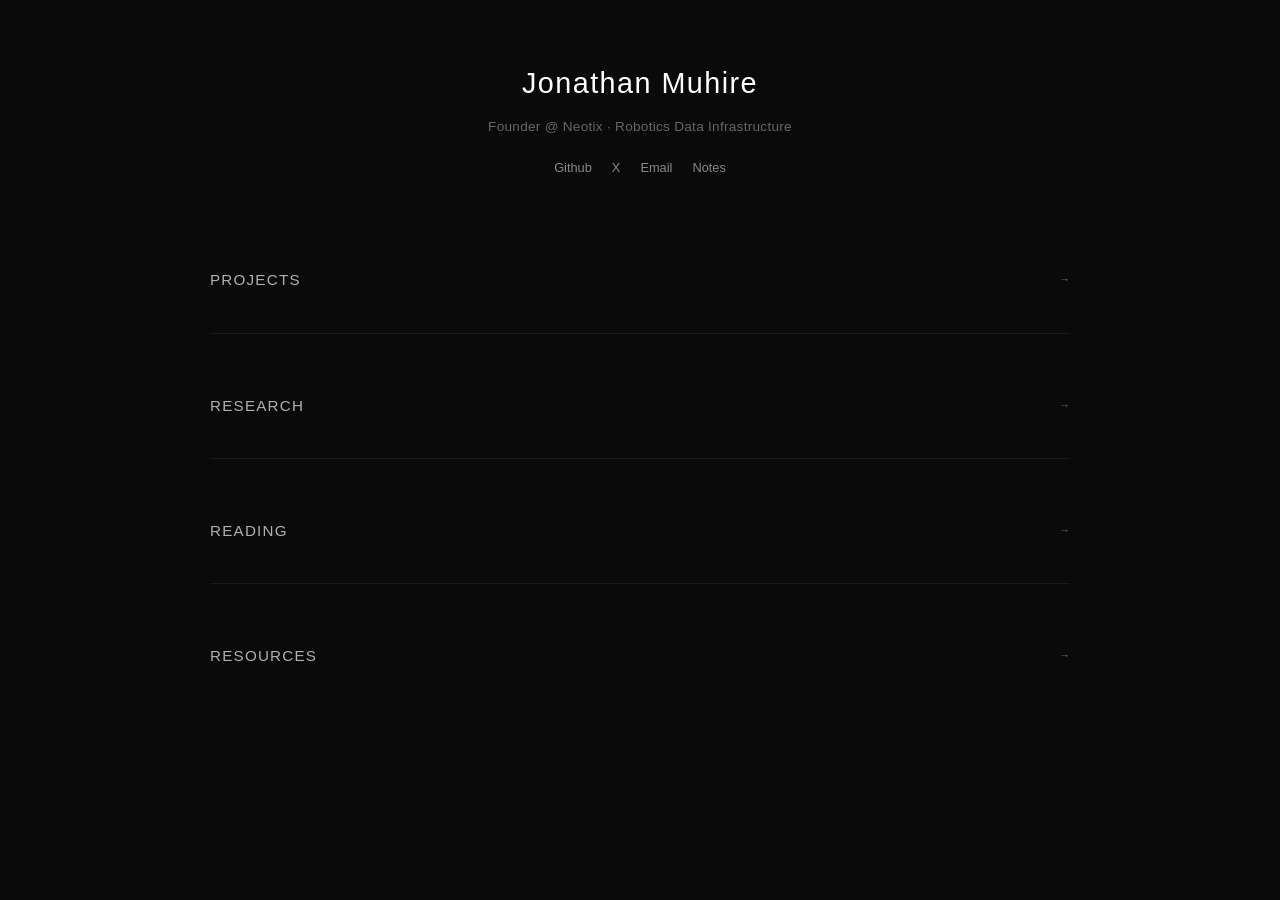
==== index.html @ bf815b4e "Update portfolio with robotics project demos and enhanced descriptions" ====
<!DOCTYPE html>
<html lang="en">
<head>
    <meta charset="UTF-8">
    <meta name="viewport" content="width=device-width, initial-scale=1.0">
    <title>Jonathan Muhire</title>
    <style>
        * {
            margin: 0;
            padding: 0;
            box-sizing: border-box;
        }

        body {
            font-family: -apple-system, BlinkMacSystemFont, 'SF Pro Text', 'Helvetica Neue', sans-serif;
            background: #0a0a0a;
            color: #e0e0e0;
            line-height: 1.6;
            overflow-x: hidden;
        }

        .container {
            max-width: 900px;
            margin: 0 auto;
            padding: 60px 20px;
        }

        header {
            margin-bottom: 80px;
            text-align: center;
        }

        h1 {
            font-size: 1.8rem;
            font-weight: 300;
            letter-spacing: 0.05em;
            margin-bottom: 10px;
            color: #fff;
        }

        .subtitle {
            font-size: 0.85rem;
            color: #666;
            letter-spacing: 0.02em;
        }

        .links {
            margin-top: 20px;
            display: flex;
            gap: 20px;
            justify-content: center;
            font-size: 0.8rem;
        }

        .links a {
            color: #888;
            text-decoration: none;
            transition: color 0.3s ease;
        }

        .links a:hover {
            color: #fff;
        }

        .section {
            margin-bottom: 50px;
            border-bottom: 1px solid #1a1a1a;
            padding-bottom: 30px;
        }

        .section:last-child {
            border-bottom: none;
        }

        .section-header {
            cursor: pointer;
            padding: 10px 0;
            display: flex;
            align-items: center;
            justify-content: space-between;
            transition: color 0.3s ease;
        }

        .section-header:hover {
            color: #fff;
        }

        .section-title {
            font-size: 0.95rem;
            font-weight: 400;
            letter-spacing: 0.08em;
            text-transform: uppercase;
            color: #b0b0b0;
        }

        .arrow {
            font-size: 0.7rem;
            transition: transform 0.3s ease;
            color: #666;
        }

        .section.active .arrow {
            transform: rotate(90deg);
        }

        .section-content {
            max-height: 0;
            overflow: hidden;
            transition: max-height 0.5s ease;
            padding-top: 0;
        }

        .section.active .section-content {
            max-height: 2000px;
            padding-top: 20px;
        }

        .item {
            margin-bottom: 20px;
            padding-left: 20px;
            position: relative;
        }

        .item-with-demo {
            display: flex;
            gap: 30px;
            align-items: flex-start;
        }

        .item-with-demo::before {
            content: "—";
            position: absolute;
            left: 0;
            color: #333;
        }

        .item-content {
            flex: 1;
            padding-left: 20px;
        }

        .item-demo {
            width: 300px;
            flex-shrink: 0;
        }

        .demo-frame {
            background: #141414;
            border: 1px solid #1a1a1a;
            border-radius: 8px;
            padding: 8px;
            overflow: hidden;
        }

        .demo-frame img,
        .demo-frame video {
            width: 100%;
            height: auto;
            border-radius: 4px;
            display: block;
        }

        .demo-frame .tall-video {
            max-height: 200px;
            object-fit: cover;
        }

        @media (max-width: 768px) {
            .item-with-demo {
                flex-direction: column;
            }
            
            .item-demo {
                width: 100%;
                margin-top: 15px;
            }
        }

        .item::before {
            content: "—";
            position: absolute;
            left: 0;
            color: #333;
        }

        .item-title {
            font-size: 0.9rem;
            color: #d0d0d0;
            margin-bottom: 5px;
        }

        .item-title a {
            color: inherit;
            text-decoration: none;
            border-bottom: 1px solid #333;
            transition: border-color 0.3s ease;
        }

        .item-title a:hover {
            border-color: #888;
        }

        .item-desc {
            font-size: 0.8rem;
            color: #666;
            line-height: 1.5;
        }

        .tech-stack {
            display: flex;
            gap: 8px;
            flex-wrap: wrap;
            margin-top: 8px;
        }

        .tech {
            font-size: 0.7rem;
            color: #888;
            background: #141414;
            padding: 3px 8px;
            border-radius: 3px;
        }

        .paper-link {
            font-size: 0.8rem;
            color: #666;
            margin-top: 8px;
        }

        .paper-link a {
            color: #888;
            text-decoration: none;
            border-bottom: 1px solid #333;
            transition: border-color 0.3s ease;
        }

        .paper-link a:hover {
            border-color: #888;
        }

        .grid {
            display: grid;
            grid-template-columns: repeat(auto-fit, minmax(250px, 1fr));
            gap: 15px;
        }

        .background-item {
            font-size: 0.85rem;
            color: #999;
        }

        .background-item strong {
            color: #d0d0d0;
        }

        @media (max-width: 600px) {
            .container {
                padding: 40px 15px;
            }
            
            h1 {
                font-size: 1.5rem;
            }
            
            .links {
                flex-direction: column;
                gap: 10px;
                align-items: center;
            }
        }
    </style>
</head>
<body>
    <div class="container">
        <header>
            <h1>Jonathan Muhire</h1>
            <p class="subtitle">Founder @ Neotix · Robotics Data Infrastructure</p>
            <div class="links">
                <a href="https://github.com/Jonathan-321" target="_blank">Github</a>
                <a href="https://x.com/frogeaterfirst1" target="_blank">X</a>
                <a href="mailto:muhirejonathan123@gmail.com">Email</a>
                <a href="https://docs.google.com/document/d/1M2XiX7mFAiUMdnS_nlBqZwRiig2jxwowBDU1ytCv-0Q/edit" target="_blank">Notes</a>
            </div>
        </header>

        <main>
            <div class="section" id="projects">
                <div class="section-header">
                    <span class="section-title">Projects</span>
                    <span class="arrow">→</span>
                </div>
                <div class="section-content">
                    <div class="item item-with-demo">
                        <div class="item-content">
                            <div class="item-title">
                                <a href="https://github.com/elephantrobotics/pymycobot" target="_blank">PyMyCobot Teleoperation</a>
                            </div>
                            <div class="item-desc">Developed remote teleoperation system for Bimanual dexterous manipulation and data collection using <a href="https://github.com/elephantrobotics/pymycobot">PyMyCobot</a>. Implemented real-time control protocols and collected demonstration data for imitation learning tasks like pick and place, enabling precise manipulation through intuitive human-robot interfaces.</div>
                            <div class="tech-stack">
                                <span class="tech">Python</span>
                                <span class="tech">ROS</span>
                                <span class="tech">MyCobot</span>
                                <span class="tech">Teleoperation</span>
                            </div>
                        </div>
                        <div class="item-demo">
                            <div class="demo-frame">
                                <video autoplay loop muted playsinline>
                                    <source src="media/neotixdemo.mp4" type="video/mp4">
                                </video>
                            </div>
                        </div>
                    </div>
                    <div class="item item-with-demo">
                        <div class="item-content">
                            <div class="item-title">
                                <a href="https://umi-gripper.github.io/" target="_blank">UMI Multi-Sensor Data Extraction</a>
                            </div>
                            <div class="item-desc">Engineered comprehensive data extraction pipeline for <a href="https://umi-gripper.github.io/">UMI</a>, implementing SLAM-ORB3 for trajectory extraction from GoPro footage and gripper state estimation. Developed custom Rerun visualizations for real-time 7-DOF trajectory analysis (3D position + 4D quaternion), synchronizing visual SLAM outputs with gripper sensor data. Pipeline processes raw demonstrations into training-ready datasets with precise temporal alignment between camera poses and manipulation actions.</div>
                            <div class="tech-stack">
                                <span class="tech">SLAM-ORB3</span>
                                <span class="tech">Rerun</span>
                                <span class="tech">Python</span>
                                <span class="tech">OpenCV</span>
                                <span class="tech">7-DOF Tracking</span>
                            </div>
                            <div class="paper-link">Paper: <a href="https://umi-gripper.github.io/umi.pdf">UMI: Universal Manipulation Interface</a></div>
                        </div>
                        <div class="item-demo">
                            <div class="demo-frame">
                                <video autoplay loop muted playsinline>
                                    <source src="media/UMI-annotated.mp4" type="video/mp4">
                                </video>
                            </div>
                        </div>
                    </div>
                    <div class="item item-with-demo">
                        <div class="item-content">
                            <div class="item-title">
                                <a href="https://github.com/MichalZawalski/embodied-CoT" target="_blank">UMI Data Annotation Pipeline</a>
                            </div>
                            <div class="item-desc">Developed annotation tools for robotic manipulation datasets using <a href="https://github.com/MichalZawalski/embodied-CoT">embodied Chain-of-Thought</a> methods. Created interfaces for labeling gripper poses, contact points, and task-relevant keyframes in demonstration data.</div>
                            <div class="tech-stack">
                                <span class="tech">Python</span>
                                <span class="tech">Computer Vision</span>
                                <span class="tech">Annotation Tools</span>
                                <span class="tech">PyTorch</span>
                            </div>
                            <div class="paper-link">Paper: <a href="https://arxiv.org/pdf/2407.08693">Embodied Chain-of-Thought Reasoning</a></div>
                        </div>
                        <div class="item-demo">
                            <div class="demo-frame">
                                <video autoplay loop muted playsinline>
                                    <source src="media/UMI-annotated.mp4" type="video/mp4">
                                </video>
                            </div>
                        </div>
                    </div>
                    <div class="item item-with-demo">
                        <div class="item-content">
                            <div class="item-title">
                                <a href="https://github.com/Jonathan-321/minio" target="_blank">MinIO + LakeFS Data Infrastructure</a>
                            </div>
                            <div class="item-desc">Architected scalable data storage and versioning system for robotics datasets. Deployed <a href="https://github.com/Jonathan-321/minio">MinIO</a> for S3-compatible object storage with LakeFS for Git-like version control of large sensor data, enabling reproducible ML experiments and efficient data management across distributed teams.</div>
                            <div class="tech-stack">
                                <span class="tech">MinIO</span>
                                <span class="tech">LakeFS</span>
                                <span class="tech">S3 API</span>
                                <span class="tech">Docker</span>
                                <span class="tech">Data Versioning</span>
                            </div>
                        </div>
                        <div class="item-demo">
                            <div class="demo-frame">
                                <video autoplay loop muted playsinline>
                                    <source src="media/minio+LakeFS.MP4" type="video/mp4">
                                </video>
                            </div>
                        </div>
                    </div>
                    <div class="item item-with-demo">
                        <div class="item-content">
                            <div class="item-title">
                                <a href="https://huggingface.co/lerobot" target="_blank">LeRobot ISO-101 Platform</a>
                            </div>
                            <div class="item-desc">Built end-to-end robotic learning platform using <a href="https://huggingface.co/lerobot">LeRobot</a> framework. Implemented data collection pipelines, teleoperation interfaces, and policy training infrastructure for the ISO-101 robot, enabling rapid prototyping of manipulation behaviors from human demonstrations.</div>
                            <div class="tech-stack">
                                <span class="tech">LeRobot</span>
                                <span class="tech">PyTorch</span>
                                <span class="tech">ROS2</span>
                                <span class="tech">Imitation Learning</span>
                            </div>
                        </div>
                        <div class="item-demo">
                            <div class="demo-frame">
                                <video class="tall-video" autoplay loop muted playsinline>
                                    <source src="media/lerobot.MP4" type="video/mp4">
                                </video>
                            </div>
                        </div>
                    </div>
                </div>
            </div>

            <div class="section" id="research">
                <div class="section-header">
                    <span class="section-title">Research</span>
                    <span class="arrow">→</span>
                </div>
                <div class="section-content">
                    <div class="item">
                        <div class="item-title">
                            <a href="https://docs.google.com/document/d/1f9s_Srb2_2EB8FlChZi-cBHAu41_HsM5aTEb-9kdkbA/edit?usp=sharing" target="_blank">Neotix Whitepaper</a>
                        </div>
                        <div class="item-desc">Technical architecture for scalable robotics data collection infrastructure</div>
                    </div>
                    <div class="item">
                        <div class="item-title">
                            <a href="https://arxiv.org/html/2411.01813v1" target="_blank">Scaling Autonomous Robotics Data Collection</a>
                        </div>
                        <div class="item-desc">On challenges and approaches in large-scale robotics data acquisition</div>
                    </div>
                    <div class="item">
                        <div class="item-title">
                            <a href="https://arxiv.org/html/2503.06669v2" target="_blank">Agibot World Colosseo</a>
                        </div>
                        <div class="item-desc">Benchmarking framework for embodied AI systems</div>
                    </div>
                    <div class="item">
                        <div class="item-title">
                            <a href="https://umi-gripper.github.io/" target="_blank">Universal Manipulation Interface</a>
                        </div>
                        <div class="item-desc">Dexterous control systems for robotic manipulation</div>
                    </div>
                    <div class="item">
                        <div class="item-title">
                            <a href="https://arxiv.org/pdf/2411.02214" target="_blank">DexHub and DART</a>
                        </div>
                        <div class="item-desc">Dexterous manipulation benchmarks and datasets</div>
                    </div>
                    <div class="item">
                        <div class="item-title">
                            <a href="https://arxiv.org/pdf/2304.03442" target="_blank">Generative Agents</a>
                        </div>
                        <div class="item-desc">Interactive simulacra of human behavior</div>
                    </div>
                    <div class="item">
                        <div class="item-title">
                            <a href="https://arxiv.org/abs/2203.08459" target="_blank">KinyaBERT</a>
                        </div>
                        <div class="item-desc">Morphology-aware Kinyarwanda language model</div>
                    </div>
                    <div class="item">
                        <div class="item-title">
                            <a href="https://aclanthology.org/2020.coling-main.480/" target="_blank">KINNEWS and KIRNEWS</a>
                        </div>
                        <div class="item-desc">Benchmarking cross-lingual text classification for Kinyarwanda</div>
                    </div>
                    <div class="item">
                        <div class="item-title">
                            <a href="https://huggingface.co/mbazaNLP" target="_blank">mbazaNLP</a>
                        </div>
                        <div class="item-desc">Kinyarwanda NLP models and speech systems</div>
                    </div>
                    <div class="item">
                        <div class="item-title">
                            <a href="https://huggingface.co/spaces/DigitalUmuganda/machine-translation" target="_blank">DigitalUmuganda</a>
                        </div>
                        <div class="item-desc">Machine translation systems for Rwandan languages</div>
                    </div>
                    <div class="item">
                        <div class="item-title">
                            <a href="https://huggingface.co/AI-MO/NuminaMath-7B-TIR" target="_blank">NuminaMath World Model</a>
                        </div>
                        <div class="item-desc">Mathematical reasoning and problem-solving models</div>
                    </div>
                    <div class="item">
                        <div class="item-title">
                            <a href="https://arxiv.org/abs/2307.12008" target="_blank">Room-Temperature Superconductor</a>
                        </div>
                        <div class="item-desc">LK-99 and ambient-pressure superconductivity claims</div>
                    </div>
                    <div class="item">
                        <div class="item-title">
                            <a href="https://aclanthology.org/2023.findings-acl.426.pdf" target="_blank">Low-Resource Language Classification</a>
                        </div>
                        <div class="item-desc">Novel algorithms for underrepresented languages</div>
                    </div>
                    <div class="item">
                        <div class="item-title">
                            <a href="https://arxiv.org/pdf/2402.17764.pdf" target="_blank">Era of 1-bit LLMs</a>
                        </div>
                        <div class="item-desc">Extreme quantization in language models</div>
                    </div>
                    <div class="item">
                        <div class="item-title">
                            <a href="https://arxiv.org/pdf/2503.02113" target="_blank">Deep Learning Is Not So Mysterious</a>
                        </div>
                        <div class="item-desc">Demystifying neural network operations</div>
                    </div>
                    <div class="item">
                        <div class="item-title">
                            <a href="https://arxiv.org/abs/2501.19393" target="_blank">Test Time Inference</a>
                        </div>
                        <div class="item-desc">Adaptive computation during model inference</div>
                    </div>
                    <div class="item">
                        <div class="item-title">
                            <a href="https://arxiv.org/pdf/2502.16473" target="_blank">Highly Efficient LLM Inference</a>
                        </div>
                        <div class="item-desc">Optimization techniques for large model deployment</div>
                    </div>
                    <div class="item">
                        <div class="item-title">
                            <a href="https://arxiv.org/abs/2306.07303" target="_blank">Transformers for Deep Learning Survey</a>
                        </div>
                        <div class="item-desc">Comprehensive overview of transformer applications</div>
                    </div>
                </div>
            </div>

            <div class="section" id="reading">
                <div class="section-header">
                    <span class="section-title">Reading</span>
                    <span class="arrow">→</span>
                </div>
                <div class="section-content">
                    <div class="item">
                        <div class="item-title">
                            <a href="https://situational-awareness.ai/" target="_blank">Situational Awareness: The Decade Ahead</a>
                        </div>
                        <div class="item-desc">Leopold Aschenbrenner on AGI timelines and implications</div>
                    </div>
                    <div class="item">
                        <div class="item-title">
                            <a href="https://www.palladiummag.com/2023/07/13/dont-learn-your-values-from-society/" target="_blank">Don't Learn Your Values From Society</a>
                        </div>
                        <div class="item-desc">On independent thinking and value formation</div>
                    </div>
                    <div class="item">
                        <div class="item-title">
                            <a href="https://www.benkuhn.net/conviction/" target="_blank">No One Can Teach You About Conviction</a>
                        </div>
                        <div class="item-desc">Ben Kuhn on developing deep conviction in your work</div>
                    </div>
                    <div class="item">
                        <div class="item-title">
                            <a href="https://www.benkuhn.net/hard/" target="_blank">You Don't Need to Work on Hard Problems</a>
                        </div>
                        <div class="item-desc">Ben Kuhn on choosing impactful work</div>
                    </div>
                    <div class="item">
                        <div class="item-title">
                            <a href="https://avalonlibrary.net/ebooks/David%20Deutsch%20-%20The%20Beginning%20of%20Infinity%20-%20Explanations%20that%20Transform%20the%20World.pdf" target="_blank">The Beginning of Infinity</a>
                        </div>
                        <div class="item-desc">David Deutsch on explanations that transform the world</div>
                    </div>
                    <div class="item">
                        <div class="item-title">
                            <a href="https://paulgraham.com/ds.html" target="_blank">Do Things That Don't Scale</a>
                        </div>
                        <div class="item-desc">Paul Graham on startup growth strategies</div>
                    </div>
                    <div class="item">
                        <div class="item-title">
                            <a href="https://blog.samaltman.com/what-i-wish-someone-had-told-me" target="_blank">What I Wish Someone Had Told Me</a>
                        </div>
                        <div class="item-desc">Sam Altman's career advice for young people</div>
                    </div>
                    <div class="item">
                        <div class="item-title">
                            <a href="https://open.substack.com/pub/apoorvagovind/p/how-to-waste-your-career-one-comfortable" target="_blank">How to Waste Your Career One Comfortable Year at a Time</a>
                        </div>
                        <div class="item-desc">On avoiding career stagnation through comfort</div>
                    </div>
                    <div class="item">
                        <div class="item-title">
                            <a href="https://yaledailynews.com/blog/2012/05/27/keegan-the-opposite-of-loneliness/" target="_blank">The Opposite of Loneliness</a>
                        </div>
                        <div class="item-desc">Marina Keegan's essay on connection and possibility</div>
                    </div>
                    <div class="item">
                        <div class="item-title">
                            <a href="https://www.lesswrong.com/posts/bx3gkHJehRCYZAF3r/pain-is-not-the-unit-of-effort" target="_blank">Pain Is Not the Unit of Effort</a>
                        </div>
                        <div class="item-desc">On effective work vs suffering for its own sake</div>
                    </div>
                    <div class="item">
                        <div class="item-title">
                            <a href="https://www.epsilontheory.com/why-we-dont-trust-each-other-anymore/" target="_blank">Why We Don't Trust Each Other Anymore</a>
                        </div>
                        <div class="item-desc">Epsilon Theory on societal trust erosion</div>
                    </div>
                    <div class="item">
                        <div class="item-title">
                            <a href="https://www.tabletmag.com/feature/american-vulcan-palmer-luckey-anduril" target="_blank">Palmer Luckey, American Vulcan</a>
                        </div>
                        <div class="item-desc">Profile of the Anduril founder and defense innovation</div>
                    </div>
                    <div class="item">
                        <div class="item-title">
                            <a href="https://semianalysis.com/2025/03/11/america-is-missing-the-new-labor-economy-robotics-part-1/" target="_blank">Robotics Geopolitics</a>
                        </div>
                        <div class="item-desc">America's position in the new labor economy</div>
                    </div>
                    <div class="item">
                        <div class="item-title">
                            <a href="https://writings.stephenwolfram.com/2023/02/what-is-chatgpt-doing-and-why-does-it-work/" target="_blank">What Is ChatGPT Doing and Why Does It Work?</a>
                        </div>
                        <div class="item-desc">Stephen Wolfram's technical deep dive into LLMs</div>
                    </div>
                    <div class="item">
                        <div class="item-title">
                            <a href="https://www.lewissociety.org/innerring/" target="_blank">The Inner Ring</a>
                        </div>
                        <div class="item-desc">CS Lewis on social exclusion and ambition</div>
                    </div>
                    <div class="item">
                        <div class="item-title">
                            <a href="https://ciechanow.ski/gps/" target="_blank">GPS</a>
                        </div>
                        <div class="item-desc">Bartosz Ciechanowski's interactive explainer</div>
                    </div>
                    <div class="item">
                        <div class="item-title">
                            <a href="https://users.ece.cmu.edu/~gamvrosi/thelastq.html" target="_blank">The Last Question</a>
                        </div>
                        <div class="item-desc">Asimov's short story on entropy and existence</div>
                    </div>
                    <div class="item">
                        <div class="item-title">
                            <a href="https://www.thealgorithmicbridge.com/p/deepseek-is-chinese-but-its-ai-models" target="_blank">DeepSeek's Algorithm</a>
                        </div>
                        <div class="item-desc">Analysis of Chinese AI model architectures</div>
                    </div>
                    <div class="item">
                        <div class="item-title">
                            <a href="https://marginalrevolution.com/marginalrevolution/2021/06/how-do-you-ask-good-questions.html" target="_blank">How Do You Ask Good Questions?</a>
                        </div>
                        <div class="item-desc">Tyler Cowen on the art of inquiry</div>
                    </div>
                    <div class="item">
                        <div class="item-title">
                            <a href="https://teachyourselfcs.com/" target="_blank">Teach Yourself Computer Science</a>
                        </div>
                        <div class="item-desc">Self-directed CS curriculum guide</div>
                    </div>
                    <div class="item">
                        <div class="item-title">
                            <a href="https://www.goodreads.com/book/show/35167685-surely-you-re-joking-mr-feynman" target="_blank">Surely You're Joking, Mr. Feynman!</a>
                        </div>
                        <div class="item-desc">Adventures of a curious character</div>
                    </div>
                    <div class="item">
                        <div class="item-title">
                            <a href="https://z-lib.gd/book/1897874/f8fb02/the-stranger.html" target="_blank">The Stranger</a>
                        </div>
                        <div class="item-desc">Albert Camus on existentialism and absurdity</div>
                    </div>
                    <div class="item">
                        <div class="item-title">
                            <a href="https://www.lesswrong.com/posts/SwBEJapZNzWFifLN6/the-funnel-of-human-experience" target="_blank">The Funnel of Human Experience</a>
                        </div>
                        <div class="item-desc">On shared experiences and diverging paths</div>
                    </div>
                    <div class="item">
                        <div class="item-title">
                            <a href="https://www.scimitar.capital/p/time-is-event-based" target="_blank">Time Is Event-Based</a>
                        </div>
                        <div class="item-desc">Rethinking our perception of time</div>
                    </div>
                </div>
            </div>

            <div class="section" id="resources">
                <div class="section-header">
                    <span class="section-title">Resources</span>
                    <span class="arrow">→</span>
                </div>
                <div class="section-content">
                    <div class="item">
                        <div class="item-title">
                            <a href="http://neuralnetworksanddeeplearning.com/" target="_blank">Neural Networks and Deep Learning</a>
                        </div>
                        <div class="item-desc">Michael Nielsen's interactive book on neural networks</div>
                    </div>
                    <div class="item">
                        <div class="item-title">
                            <a href="https://github.com/labmlai/annotated_deep_learning_paper_implementations" target="_blank">Annotated Deep Learning Papers</a>
                        </div>
                        <div class="item-desc">Implementation guides for key ML papers</div>
                    </div>
                    <div class="item">
                        <div class="item-title">
                            <a href="http://web.stanford.edu/class/cs25/" target="_blank">CS25: Transformers United</a>
                        </div>
                        <div class="item-desc">Stanford's course on transformer architectures</div>
                    </div>
                    <div class="item">
                        <div class="item-title">
                            <a href="https://karpathy.medium.com/yes-you-should-understand-backprop-e2f06eab496b" target="_blank">Yes You Should Understand Backprop</a>
                        </div>
                        <div class="item-desc">Karpathy on the importance of fundamentals</div>
                    </div>
                    <div class="item">
                        <div class="item-title">
                            <a href="https://github.com/Ouckah/Summer2025-Internships" target="_blank">Summer 2025 Tech Internships</a>
                        </div>
                        <div class="item-desc">Crowdsourced list of internship opportunities</div>
                    </div>
                    <div class="item">
                        <div class="item-title">
                            <a href="https://segment-anything.com/" target="_blank">Segment Anything</a>
                        </div>
                        <div class="item-desc">Meta's foundation model for image segmentation</div>
                    </div>
                    <div class="item">
                        <div class="item-title">
                            <a href="https://mlc.ai/chapter_introduction/index.html" target="_blank">Machine Learning Compilation</a>
                        </div>
                        <div class="item-desc">Building and deploying ML applications</div>
                    </div>
                    <div class="item">
                        <div class="item-title">
                            <a href="https://timdettmers.com/2022/08/17/llm-int8-and-emergent-features/" target="_blank">LLM.int8() and Emergent Features</a>
                        </div>
                        <div class="item-desc">Tim Dettmers on LLM quantization</div>
                    </div>
                    <div class="item">
                        <div class="item-title">
                            <a href="https://github.com/AntonOsika/gpt-engineer" target="_blank">GPT Engineer</a>
                        </div>
                        <div class="item-desc">AI agent for autonomous code generation</div>
                    </div>
                </div>
            </div>
        </main>
    </div>

    <script>
        document.querySelectorAll('.section-header').forEach(header => {
            header.addEventListener('click', () => {
                const section = header.parentElement;
                section.classList.toggle('active');
            });
        });

        // Remove auto-open - all sections start collapsed
    </script>
</body>
</html>
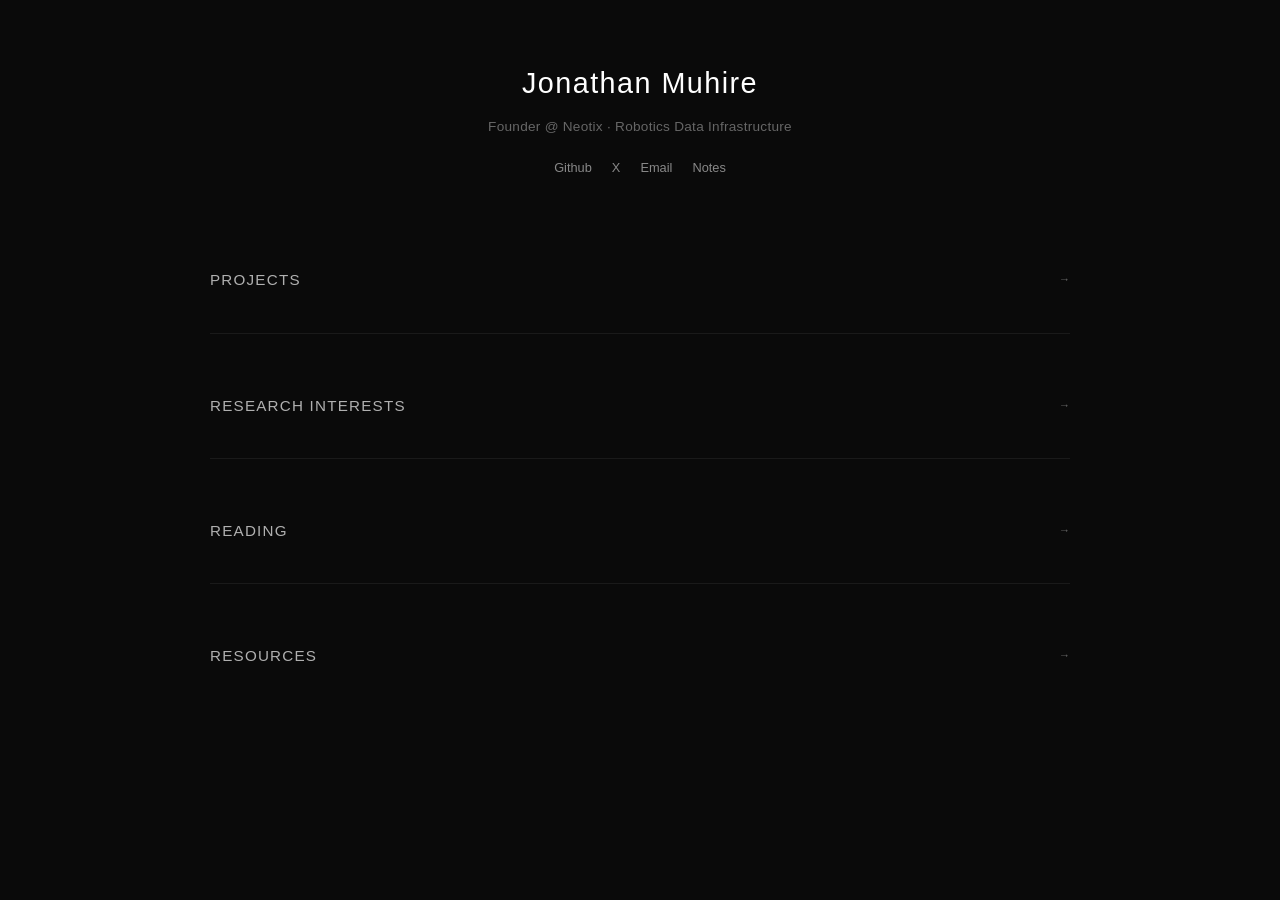
==== commit ed931496: "Update resume and portfolio: remove Teaching Assistant role, enhance Neotix experience, add smolVLA " ====
--- a/index.html
+++ b/index.html
@@ -311,28 +311,19 @@
                             </div>
                         </div>
                     </div>
-                    <div class="item item-with-demo">
-                        <div class="item-content">
-                            <div class="item-title">
-                                <a href="https://umi-gripper.github.io/" target="_blank">UMI Multi-Sensor Data Extraction</a>
-                            </div>
-                            <div class="item-desc">Engineered comprehensive data extraction pipeline for <a href="https://umi-gripper.github.io/">UMI</a>, implementing SLAM-ORB3 for trajectory extraction from GoPro footage and gripper state estimation. Developed custom Rerun visualizations for real-time 7-DOF trajectory analysis (3D position + 4D quaternion), synchronizing visual SLAM outputs with gripper sensor data. Pipeline processes raw demonstrations into training-ready datasets with precise temporal alignment between camera poses and manipulation actions.</div>
-                            <div class="tech-stack">
-                                <span class="tech">SLAM-ORB3</span>
-                                <span class="tech">Rerun</span>
-                                <span class="tech">Python</span>
-                                <span class="tech">OpenCV</span>
-                                <span class="tech">7-DOF Tracking</span>
-                            </div>
-                            <div class="paper-link">Paper: <a href="https://umi-gripper.github.io/umi.pdf">UMI: Universal Manipulation Interface</a></div>
-                        </div>
-                        <div class="item-demo">
-                            <div class="demo-frame">
-                                <video autoplay loop muted playsinline>
-                                    <source src="media/UMI-annotated.mp4" type="video/mp4">
-                                </video>
-                            </div>
-                        </div>
+                    <div class="item">
+                        <div class="item-title">
+                            <a href="https://umi-gripper.github.io/" target="_blank">UMI Multi-Sensor Data Extraction</a>
+                        </div>
+                        <div class="item-desc">Engineered comprehensive data extraction pipeline for <a href="https://umi-gripper.github.io/">UMI</a>, implementing SLAM-ORB3 for trajectory extraction from GoPro footage and gripper state estimation. Developed custom Rerun visualizations for real-time 7-DOF trajectory analysis (3D position + 4D quaternion), synchronizing visual SLAM outputs with gripper sensor data. Pipeline processes raw demonstrations into training-ready datasets with precise temporal alignment between camera poses and manipulation actions.</div>
+                        <div class="tech-stack">
+                            <span class="tech">SLAM-ORB3</span>
+                            <span class="tech">Rerun</span>
+                            <span class="tech">Python</span>
+                            <span class="tech">OpenCV</span>
+                            <span class="tech">7-DOF Tracking</span>
+                        </div>
+                        <div class="paper-link">Paper: <a href="https://umi-gripper.github.io/umi.pdf">UMI: Universal Manipulation Interface</a></div>
                     </div>
                     <div class="item item-with-demo">
                         <div class="item-content">
@@ -404,7 +395,7 @@
 
             <div class="section" id="research">
                 <div class="section-header">
-                    <span class="section-title">Research</span>
+                    <span class="section-title">Research Interests</span>
                     <span class="arrow">→</span>
                 </div>
                 <div class="section-content">
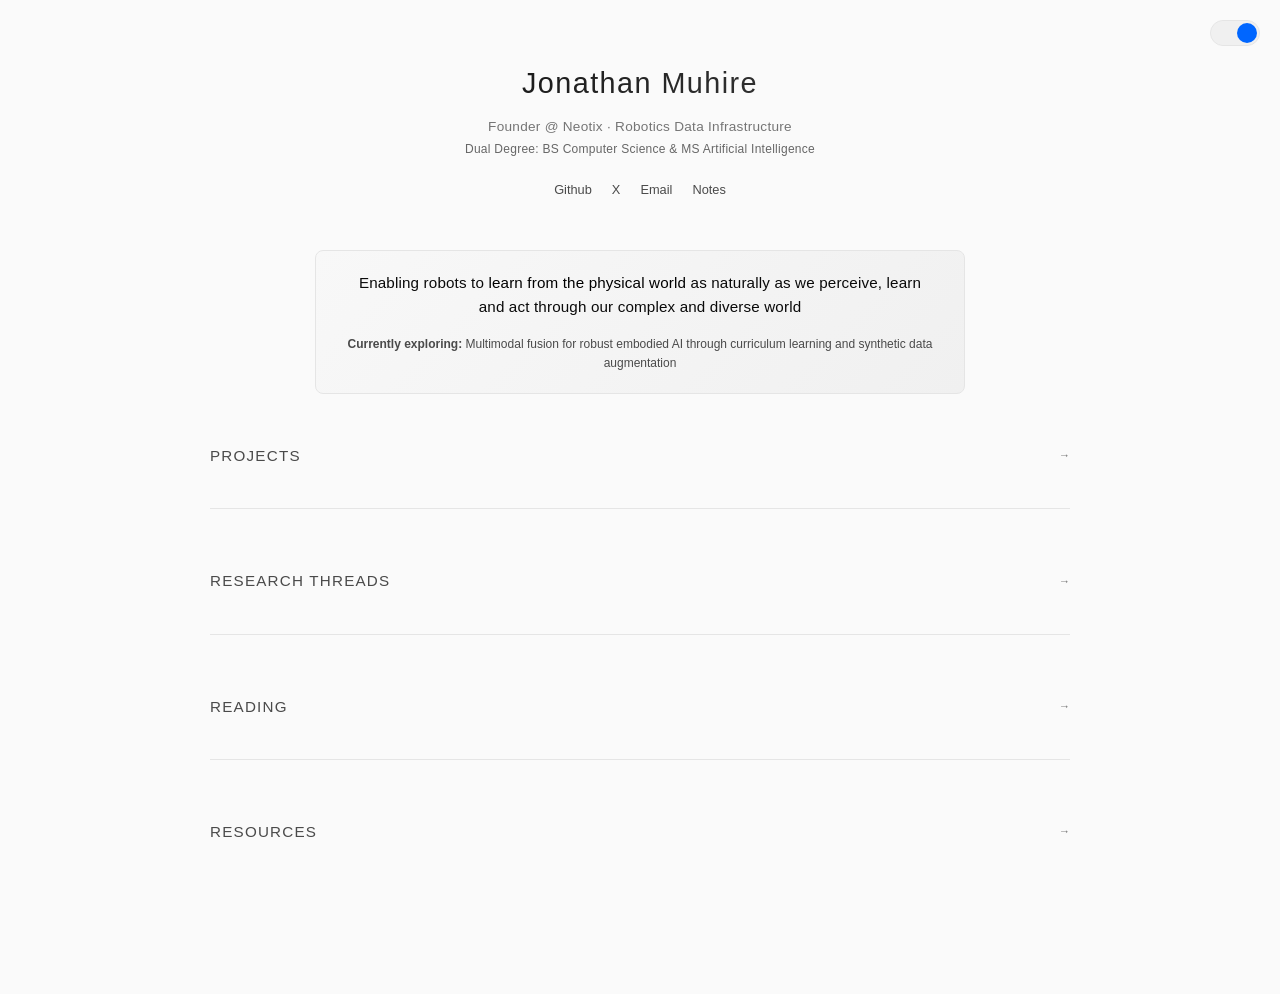
==== commit cc7c3341: "Add dark/light theme toggle and enhance portfolio design - Implement CSS variables for theme switchi" ====
--- a/index.html
+++ b/index.html
@@ -11,12 +11,62 @@
             box-sizing: border-box;
         }
 
+        :root {
+            --bg-primary: #0a0a0a;
+            --bg-secondary: #141414;
+            --bg-tertiary: #1a1a1a;
+            --text-primary: #e0e0e0;
+            --text-secondary: #888;
+            --text-tertiary: #666;
+            --text-highlight: #fff;
+            --border-primary: #1a1a1a;
+            --border-secondary: #333;
+            --accent: #4a9eff;
+            --hero-gradient-start: #0f0f0f;
+            --hero-gradient-end: #141414;
+        }
+
+        [data-theme="light"] {
+            --bg-primary: #fafafa;
+            --bg-secondary: #f0f0f0;
+            --bg-tertiary: #e8e8e8;
+            --text-primary: #0a0a0a;
+            --text-secondary: #4a4a4a;
+            --text-tertiary: #757575;
+            --text-highlight: #000;
+            --border-primary: #e5e5e5;
+            --border-secondary: #d0d0d0;
+            --accent: #0066ff;
+            --hero-gradient-start: #f8f8f8;
+            --hero-gradient-end: #f0f0f0;
+        }
+
         body {
             font-family: -apple-system, BlinkMacSystemFont, 'SF Pro Text', 'Helvetica Neue', sans-serif;
-            background: #0a0a0a;
-            color: #e0e0e0;
+            background: var(--bg-primary);
+            color: var(--text-primary);
             line-height: 1.6;
             overflow-x: hidden;
+            transition: background-color 0.3s ease, color 0.3s ease;
+        }
+
+        .links a::after {
+            content: '';
+            position: absolute;
+            bottom: -2px;
+            left: 0;
+            width: 0;
+            height: 1px;
+            background: var(--text-highlight);
+            transition: width 0.3s ease;
+        }
+
+        .links a:hover::after {
+            width: 100%;
+        }
+
+        .links a {
+            position: relative;
         }
 
         .container {
@@ -26,7 +76,7 @@
         }
 
         header {
-            margin-bottom: 80px;
+            margin-bottom: 50px;
             text-align: center;
         }
 
@@ -35,12 +85,15 @@
             font-weight: 300;
             letter-spacing: 0.05em;
             margin-bottom: 10px;
-            color: #fff;
+            background: linear-gradient(135deg, var(--text-highlight) 0%, var(--text-secondary) 100%);
+            -webkit-background-clip: text;
+            -webkit-text-fill-color: transparent;
+            background-clip: text;
         }
 
         .subtitle {
             font-size: 0.85rem;
-            color: #666;
+            color: var(--text-tertiary);
             letter-spacing: 0.02em;
         }
 
@@ -53,18 +106,18 @@
         }
 
         .links a {
-            color: #888;
+            color: var(--text-secondary);
             text-decoration: none;
             transition: color 0.3s ease;
         }
 
         .links a:hover {
-            color: #fff;
+            color: var(--text-highlight);
         }
 
         .section {
             margin-bottom: 50px;
-            border-bottom: 1px solid #1a1a1a;
+            border-bottom: 1px solid var(--border-primary);
             padding-bottom: 30px;
         }
 
@@ -82,7 +135,7 @@
         }
 
         .section-header:hover {
-            color: #fff;
+            color: var(--text-highlight);
         }
 
         .section-title {
@@ -90,13 +143,13 @@
             font-weight: 400;
             letter-spacing: 0.08em;
             text-transform: uppercase;
-            color: #b0b0b0;
+            color: var(--text-secondary);
         }
 
         .arrow {
             font-size: 0.7rem;
             transition: transform 0.3s ease;
-            color: #666;
+            color: var(--text-tertiary);
         }
 
         .section.active .arrow {
@@ -110,6 +163,81 @@
             padding-top: 0;
         }
 
+        .hero {
+            background: linear-gradient(135deg, var(--hero-gradient-start) 0%, var(--hero-gradient-end) 100%);
+            border: 1px solid var(--border-primary);
+            border-radius: 8px;
+            padding: 20px 30px;
+            margin-bottom: 40px;
+            text-align: center;
+            position: relative;
+            overflow: hidden;
+            max-width: 650px;
+            margin-left: auto;
+            margin-right: auto;
+        }
+
+        .hero::before {
+            content: '';
+            position: absolute;
+            top: -50%;
+            right: -50%;
+            width: 200%;
+            height: 200%;
+            background: radial-gradient(circle at center, rgba(255,255,255,0.02) 0%, transparent 70%);
+            animation: pulse 20s ease-in-out infinite;
+        }
+
+        @keyframes pulse {
+            0%, 100% { transform: scale(1); opacity: 0.5; }
+            50% { transform: scale(1.1); opacity: 0.8; }
+        }
+
+        .vision-text {
+            font-size: 0.95rem;
+            font-weight: 300;
+            letter-spacing: 0.01em;
+            line-height: 1.6;
+            color: var(--text-primary);
+            position: relative;
+            z-index: 1;
+            margin: 0;
+        }
+
+        .vision-text em {
+            font-style: normal;
+            color: var(--text-highlight);
+            font-weight: 400;
+        }
+
+        .current-focus {
+            margin-top: 15px;
+            font-size: 0.75rem;
+            color: var(--text-secondary);
+            position: relative;
+            z-index: 1;
+        }
+
+        .current-focus strong {
+            color: var(--text-secondary);
+        }
+
+        .metrics {
+            display: flex;
+            gap: 12px;
+            flex-wrap: wrap;
+            margin-top: 12px;
+        }
+
+        .metric {
+            font-size: 0.75rem;
+            color: var(--accent);
+            background: rgba(74, 158, 255, 0.1);
+            padding: 4px 10px;
+            border-radius: 4px;
+            border: 1px solid rgba(74, 158, 255, 0.2);
+        }
+
         .section.active .section-content {
             max-height: 2000px;
             padding-top: 20px;
@@ -119,6 +247,25 @@
             margin-bottom: 20px;
             padding-left: 20px;
             position: relative;
+            transition: transform 0.2s ease;
+        }
+
+        .item:hover {
+            transform: translateX(5px);
+        }
+
+        .group-title {
+            font-size: 0.85rem;
+            font-weight: 500;
+            color: var(--text-secondary);
+            margin-top: 25px;
+            margin-bottom: 15px;
+            text-transform: uppercase;
+            letter-spacing: 0.05em;
+        }
+
+        .group-title:first-child {
+            margin-top: 0;
         }
 
         .item-with-demo {
@@ -131,7 +278,7 @@
             content: "—";
             position: absolute;
             left: 0;
-            color: #333;
+            color: var(--border-secondary);
         }
 
         .item-content {
@@ -145,11 +292,30 @@
         }
 
         .demo-frame {
-            background: #141414;
+            background: var(--bg-secondary);
             border: 1px solid #1a1a1a;
             border-radius: 8px;
             padding: 8px;
             overflow: hidden;
+            transition: all 0.3s ease;
+        }
+
+        .demo-frame:hover {
+            border-color: var(--border-secondary);
+            box-shadow: 0 4px 20px rgba(0,0,0,0.5);
+        }
+
+        .project-card {
+            transition: all 0.3s ease;
+        }
+
+        .project-card:hover {
+            transform: translateY(-2px);
+            box-shadow: 0 4px 12px rgba(0,0,0,0.1);
+        }
+
+        [data-theme="light"] .project-card:hover {
+            box-shadow: 0 4px 12px rgba(0,0,0,0.05);
         }
 
         .demo-frame img,
@@ -180,19 +346,19 @@
             content: "—";
             position: absolute;
             left: 0;
-            color: #333;
+            color: var(--border-secondary);
         }
 
         .item-title {
             font-size: 0.9rem;
-            color: #d0d0d0;
+            color: var(--text-primary);
             margin-bottom: 5px;
         }
 
         .item-title a {
             color: inherit;
             text-decoration: none;
-            border-bottom: 1px solid #333;
+            border-bottom: 1px solid var(--border-secondary);
             transition: border-color 0.3s ease;
         }
 
@@ -202,8 +368,15 @@
 
         .item-desc {
             font-size: 0.8rem;
-            color: #666;
-            line-height: 1.5;
+            color: var(--text-secondary);
+            line-height: 1.6;
+        }
+
+        .item-impact {
+            font-size: 0.8rem;
+            color: var(--accent);
+            margin-top: 8px;
+            font-weight: 500;
         }
 
         .tech-stack {
@@ -215,22 +388,30 @@
 
         .tech {
             font-size: 0.7rem;
-            color: #888;
-            background: #141414;
+            color: var(--text-secondary);
+            background: var(--bg-secondary);
             padding: 3px 8px;
             border-radius: 3px;
+            border: 1px solid #1a1a1a;
+            transition: all 0.2s ease;
+        }
+
+        .tech:hover {
+            background: var(--bg-tertiary);
+            color: var(--text-primary);
+            border-color: var(--border-secondary);
         }
 
         .paper-link {
             font-size: 0.8rem;
-            color: #666;
+            color: var(--text-tertiary);
             margin-top: 8px;
         }
 
         .paper-link a {
-            color: #888;
+            color: var(--text-secondary);
             text-decoration: none;
-            border-bottom: 1px solid #333;
+            border-bottom: 1px solid var(--border-secondary);
             transition: border-color 0.3s ease;
         }
 
@@ -246,11 +427,11 @@
 
         .background-item {
             font-size: 0.85rem;
-            color: #999;
+            color: var(--text-tertiary);
         }
 
         .background-item strong {
-            color: #d0d0d0;
+            color: var(--text-primary);
         }
 
         @media (max-width: 600px) {
@@ -268,13 +449,187 @@
                 align-items: center;
             }
         }
+
+        .theme-toggle {
+            position: fixed;
+            top: 20px;
+            right: 20px;
+            width: 50px;
+            height: 26px;
+            background: var(--bg-secondary);
+            border: 1px solid var(--border-primary);
+            border-radius: 13px;
+            cursor: pointer;
+            transition: all 0.3s ease;
+            z-index: 1000;
+        }
+
+        .theme-toggle:hover {
+            border-color: var(--border-secondary);
+        }
+
+        .theme-toggle-slider {
+            position: absolute;
+            top: 2px;
+            left: 2px;
+            width: 20px;
+            height: 20px;
+            background: var(--text-secondary);
+            border-radius: 50%;
+            transition: transform 0.3s ease;
+        }
+
+        [data-theme="light"] .theme-toggle-slider {
+            transform: translateX(24px);
+            background: var(--accent);
+        }
+
+        @media (max-width: 600px) {
+            .theme-toggle {
+                top: 10px;
+                right: 10px;
+            }
+        }
+
+        /* Floating bubbles background */
+        .bubbles {
+            position: fixed;
+            width: 100%;
+            height: 100%;
+            top: 0;
+            left: 0;
+            overflow: hidden;
+            z-index: -1;
+            pointer-events: none;
+        }
+
+        .bubble {
+            position: absolute;
+            top: -100px;
+            width: 40px;
+            height: 40px;
+            background-color: rgba(200, 210, 255, 0.1);
+            border-radius: 50%;
+            animation: bubble 15s infinite ease-in-out;
+            filter: blur(2px);
+        }
+
+        [data-theme="light"] .bubble {
+            background-color: rgba(150, 170, 255, 0.06);
+        }
+
+        @keyframes bubble {
+            0% {
+                top: -100px;
+                transform: translateX(0) scale(0.8);
+            }
+            20% {
+                transform: translateX(-150px) scale(1);
+            }
+            80% {
+                transform: translateX(150px) scale(1);
+            }
+            100% {
+                top: 100vh;
+                transform: translateX(200px) scale(0.6);
+            }
+        }
+
+        .bubble:nth-child(1) {
+            width: 80px;
+            height: 80px;
+            left: 30%;
+            animation-duration: 25s;
+        }
+
+        .bubble:nth-child(2) {
+            width: 40px;
+            height: 40px;
+            left: 70%;
+            animation-duration: 20s;
+            animation-delay: 2s;
+        }
+
+        .bubble:nth-child(3) {
+            width: 60px;
+            height: 60px;
+            left: 35%;
+            animation-duration: 30s;
+            animation-delay: 4s;
+            background-color: rgba(255, 220, 220, 0.1);
+        }
+        [data-theme="light"] .bubble:nth-child(3) {
+            background-color: rgba(255, 200, 200, 0.06);
+        }
+
+        .bubble:nth-child(4) {
+            width: 50px;
+            height: 50px;
+            left: 60%;
+            animation-duration: 18s;
+            animation-delay: 0s;
+        }
+
+        .bubble:nth-child(5) {
+            width: 35px;
+            height: 35px;
+            left: 55%;
+            animation-duration: 22s;
+            animation-delay: 3s;
+            background-color: rgba(220, 255, 230, 0.1);
+        }
+        [data-theme="light"] .bubble:nth-child(5) {
+            background-color: rgba(200, 255, 210, 0.06);
+        }
+
+        .bubble:nth-child(6) {
+            width: 45px;
+            height: 45px;
+            left: 65%;
+            animation-duration: 28s;
+            animation-delay: 5s;
+        }
+
+        .bubble:nth-child(7) {
+            width: 70px;
+            height: 70px;
+            left: 80%;
+            animation-duration: 35s;
+            animation-delay: 7s;
+            background-color: rgba(255, 245, 220, 0.1);
+        }
+        [data-theme="light"] .bubble:nth-child(7) {
+            background-color: rgba(255, 240, 200, 0.06);
+        }
+
+        .bubble:nth-child(8) {
+            width: 25px;
+            height: 25px;
+            left: 15%;
+            animation-duration: 24s;
+            animation-delay: 1s;
+        }
     </style>
 </head>
 <body>
+    <div class="bubbles">
+        <div class="bubble"></div>
+        <div class="bubble"></div>
+        <div class="bubble"></div>
+        <div class="bubble"></div>
+        <div class="bubble"></div>
+        <div class="bubble"></div>
+        <div class="bubble"></div>
+        <div class="bubble"></div>
+    </div>
+    <div class="theme-toggle" id="themeToggle">
+        <div class="theme-toggle-slider"></div>
+    </div>
     <div class="container">
         <header>
             <h1>Jonathan Muhire</h1>
-            <p class="subtitle">Founder @ Neotix · Robotics Data Infrastructure</p>
+            <p class="subtitle">Founder @ Neotix · Robotics Data Infrastructure<br>
+            <span style="font-size: 0.75rem; color: #666;">Dual Degree: BS Computer Science & MS Artificial Intelligence</span></p>
             <div class="links">
                 <a href="https://github.com/Jonathan-321" target="_blank">Github</a>
                 <a href="https://x.com/frogeaterfirst1" target="_blank">X</a>
@@ -282,6 +637,16 @@
                 <a href="https://docs.google.com/document/d/1M2XiX7mFAiUMdnS_nlBqZwRiig2jxwowBDU1ytCv-0Q/edit" target="_blank">Notes</a>
             </div>
         </header>
+
+        <div class="hero">
+            <div class="vision-text">
+                Enabling robots to <em>learn from the physical world</em> as naturally as we perceive, 
+                learn and act through our complex and diverse world
+            </div>
+            <div class="current-focus">
+                <strong>Currently exploring:</strong> Multimodal fusion for robust embodied AI through curriculum learning and synthetic data augmentation
+            </div>
+        </div>
 
         <main>
             <div class="section" id="projects">
@@ -295,7 +660,7 @@
                             <div class="item-title">
                                 <a href="https://github.com/elephantrobotics/pymycobot" target="_blank">PyMyCobot Teleoperation</a>
                             </div>
-                            <div class="item-desc">Developed remote teleoperation system for Bimanual dexterous manipulation and data collection using <a href="https://github.com/elephantrobotics/pymycobot">PyMyCobot</a>. Implemented real-time control protocols and collected demonstration data for imitation learning tasks like pick and place, enabling precise manipulation through intuitive human-robot interfaces.</div>
+                            <div class="item-desc">Developed remote teleoperation system for bimanual dexterous manipulation and data collection using <a href="https://github.com/elephantrobotics/pymycobot">PyMyCobot</a>. Implemented real-time control protocols and collected demonstration data for imitation learning tasks like pick and place, enabling precise manipulation through intuitive human-robot interfaces.</div>
                             <div class="tech-stack">
                                 <span class="tech">Python</span>
                                 <span class="tech">ROS</span>
@@ -395,10 +760,11 @@
 
             <div class="section" id="research">
                 <div class="section-header">
-                    <span class="section-title">Research Interests</span>
+                    <span class="section-title">Research Threads</span>
                     <span class="arrow">→</span>
                 </div>
                 <div class="section-content">
+                    <div class="group-title">Embodied AI & Robotics</div>
                     <div class="item">
                         <div class="item-title">
                             <a href="https://docs.google.com/document/d/1f9s_Srb2_2EB8FlChZi-cBHAu41_HsM5aTEb-9kdkbA/edit?usp=sharing" target="_blank">Neotix Whitepaper</a>
@@ -435,6 +801,8 @@
                         </div>
                         <div class="item-desc">Interactive simulacra of human behavior</div>
                     </div>
+
+                    <div class="group-title">Language Models & NLP</div>
                     <div class="item">
                         <div class="item-title">
                             <a href="https://arxiv.org/abs/2203.08459" target="_blank">KinyaBERT</a>
@@ -461,51 +829,55 @@
                     </div>
                     <div class="item">
                         <div class="item-title">
+                            <a href="https://aclanthology.org/2023.findings-acl.426.pdf" target="_blank">Low-Resource Language Classification</a>
+                        </div>
+                        <div class="item-desc">Novel algorithms for underrepresented languages</div>
+                    </div>
+                    <div class="item">
+                        <div class="item-title">
+                            <a href="https://arxiv.org/pdf/2402.17764.pdf" target="_blank">Era of 1-bit LLMs</a>
+                        </div>
+                        <div class="item-desc">Extreme quantization in language models</div>
+                    </div>
+
+                    <div class="group-title">Model Architecture & Theory</div>
+                    <div class="item">
+                        <div class="item-title">
                             <a href="https://huggingface.co/AI-MO/NuminaMath-7B-TIR" target="_blank">NuminaMath World Model</a>
                         </div>
                         <div class="item-desc">Mathematical reasoning and problem-solving models</div>
                     </div>
                     <div class="item">
                         <div class="item-title">
+                            <a href="https://arxiv.org/pdf/2503.02113" target="_blank">Deep Learning Is Not So Mysterious</a>
+                        </div>
+                        <div class="item-desc">Demystifying neural network operations</div>
+                    </div>
+                    <div class="item">
+                        <div class="item-title">
+                            <a href="https://arxiv.org/abs/2501.19393" target="_blank">Test Time Inference</a>
+                        </div>
+                        <div class="item-desc">Adaptive computation during model inference</div>
+                    </div>
+                    <div class="item">
+                        <div class="item-title">
+                            <a href="https://arxiv.org/pdf/2502.16473" target="_blank">Highly Efficient LLM Inference</a>
+                        </div>
+                        <div class="item-desc">Optimization techniques for large model deployment</div>
+                    </div>
+                    <div class="item">
+                        <div class="item-title">
+                            <a href="https://arxiv.org/abs/2306.07303" target="_blank">Transformers for Deep Learning Survey</a>
+                        </div>
+                        <div class="item-desc">Comprehensive overview of transformer applications</div>
+                    </div>
+
+                    <div class="group-title">Frontier Research</div>
+                    <div class="item">
+                        <div class="item-title">
                             <a href="https://arxiv.org/abs/2307.12008" target="_blank">Room-Temperature Superconductor</a>
                         </div>
                         <div class="item-desc">LK-99 and ambient-pressure superconductivity claims</div>
-                    </div>
-                    <div class="item">
-                        <div class="item-title">
-                            <a href="https://aclanthology.org/2023.findings-acl.426.pdf" target="_blank">Low-Resource Language Classification</a>
-                        </div>
-                        <div class="item-desc">Novel algorithms for underrepresented languages</div>
-                    </div>
-                    <div class="item">
-                        <div class="item-title">
-                            <a href="https://arxiv.org/pdf/2402.17764.pdf" target="_blank">Era of 1-bit LLMs</a>
-                        </div>
-                        <div class="item-desc">Extreme quantization in language models</div>
-                    </div>
-                    <div class="item">
-                        <div class="item-title">
-                            <a href="https://arxiv.org/pdf/2503.02113" target="_blank">Deep Learning Is Not So Mysterious</a>
-                        </div>
-                        <div class="item-desc">Demystifying neural network operations</div>
-                    </div>
-                    <div class="item">
-                        <div class="item-title">
-                            <a href="https://arxiv.org/abs/2501.19393" target="_blank">Test Time Inference</a>
-                        </div>
-                        <div class="item-desc">Adaptive computation during model inference</div>
-                    </div>
-                    <div class="item">
-                        <div class="item-title">
-                            <a href="https://arxiv.org/pdf/2502.16473" target="_blank">Highly Efficient LLM Inference</a>
-                        </div>
-                        <div class="item-desc">Optimization techniques for large model deployment</div>
-                    </div>
-                    <div class="item">
-                        <div class="item-title">
-                            <a href="https://arxiv.org/abs/2306.07303" target="_blank">Transformers for Deep Learning Survey</a>
-                        </div>
-                        <div class="item-desc">Comprehensive overview of transformer applications</div>
                     </div>
                 </div>
             </div>
@@ -516,6 +888,107 @@
                     <span class="arrow">→</span>
                 </div>
                 <div class="section-content">
+                    <div class="group-title">On Building & Research</div>
+                    <div class="item">
+                        <div class="item-title">
+                            <a href="https://paulgraham.com/ds.html" target="_blank">Do Things That Don't Scale</a>
+                        </div>
+                        <div class="item-desc">Paul Graham on startup growth strategies</div>
+                    </div>
+                    <div class="item">
+                        <div class="item-title">
+                            <a href="https://www.benkuhn.net/conviction/" target="_blank">No One Can Teach You About Conviction</a>
+                        </div>
+                        <div class="item-desc">Ben Kuhn on developing deep conviction in your work</div>
+                    </div>
+                    <div class="item">
+                        <div class="item-title">
+                            <a href="https://www.benkuhn.net/hard/" target="_blank">You Don't Need to Work on Hard Problems</a>
+                        </div>
+                        <div class="item-desc">Ben Kuhn on choosing impactful work</div>
+                    </div>
+                    <div class="item">
+                        <div class="item-title">
+                            <a href="https://www.lesswrong.com/posts/bx3gkHJehRCYZAF3r/pain-is-not-the-unit-of-effort" target="_blank">Pain Is Not the Unit of Effort</a>
+                        </div>
+                        <div class="item-desc">On effective work vs suffering for its own sake</div>
+                    </div>
+                    <div class="item">
+                        <div class="item-title">
+                            <a href="https://marginalrevolution.com/marginalrevolution/2021/06/how-do-you-ask-good-questions.html" target="_blank">How Do You Ask Good Questions?</a>
+                        </div>
+                        <div class="item-desc">Tyler Cowen on the art of inquiry</div>
+                    </div>
+                    <div class="item">
+                        <div class="item-title">
+                            <a href="https://teachyourselfcs.com/" target="_blank">Teach Yourself Computer Science</a>
+                        </div>
+                        <div class="item-desc">Self-directed CS curriculum guide</div>
+                    </div>
+
+                    <div class="group-title">Career & Life Philosophy</div>
+                    <div class="item">
+                        <div class="item-title">
+                            <a href="https://www.palladiummag.com/2023/07/13/dont-learn-your-values-from-society/" target="_blank">Don't Learn Your Values From Society</a>
+                        </div>
+                        <div class="item-desc">On independent thinking and value formation</div>
+                    </div>
+                    <div class="item">
+                        <div class="item-title">
+                            <a href="https://blog.samaltman.com/what-i-wish-someone-had-told-me" target="_blank">What I Wish Someone Had Told Me</a>
+                        </div>
+                        <div class="item-desc">Sam Altman's career advice for young people</div>
+                    </div>
+                    <div class="item">
+                        <div class="item-title">
+                            <a href="https://open.substack.com/pub/apoorvagovind/p/how-to-waste-your-career-one-comfortable" target="_blank">How to Waste Your Career One Comfortable Year at a Time</a>
+                        </div>
+                        <div class="item-desc">On avoiding career stagnation through comfort</div>
+                    </div>
+                    <div class="item">
+                        <div class="item-title">
+                            <a href="https://yaledailynews.com/blog/2012/05/27/keegan-the-opposite-of-loneliness/" target="_blank">The Opposite of Loneliness</a>
+                        </div>
+                        <div class="item-desc">Marina Keegan's essay on connection and possibility</div>
+                    </div>
+                    <div class="item">
+                        <div class="item-title">
+                            <a href="https://www.lewissociety.org/innerring/" target="_blank">The Inner Ring</a>
+                        </div>
+                        <div class="item-desc">CS Lewis on social exclusion and ambition</div>
+                    </div>
+                    <div class="item">
+                        <div class="item-title">
+                            <a href="https://avalonlibrary.net/ebooks/David%20Deutsch%20-%20The%20Beginning%20of%20Infinity%20-%20Explanations%20that%20Transform%20the%20World.pdf" target="_blank">The Beginning of Infinity</a>
+                        </div>
+                        <div class="item-desc">David Deutsch on explanations that transform the world</div>
+                    </div>
+                    <div class="item">
+                        <div class="item-title">
+                            <a href="https://www.goodreads.com/book/show/35167685-surely-you-re-joking-mr-feynman" target="_blank">Surely You're Joking, Mr. Feynman!</a>
+                        </div>
+                        <div class="item-desc">Adventures of a curious character</div>
+                    </div>
+                    <div class="item">
+                        <div class="item-title">
+                            <a href="https://z-lib.gd/book/1897874/f8fb02/the-stranger.html" target="_blank">The Stranger</a>
+                        </div>
+                        <div class="item-desc">Albert Camus on existentialism and absurdity</div>
+                    </div>
+                    <div class="item">
+                        <div class="item-title">
+                            <a href="https://www.lesswrong.com/posts/SwBEJapZNzWFifLN6/the-funnel-of-human-experience" target="_blank">The Funnel of Human Experience</a>
+                        </div>
+                        <div class="item-desc">On shared experiences and diverging paths</div>
+                    </div>
+                    <div class="item">
+                        <div class="item-title">
+                            <a href="https://www.scimitar.capital/p/time-is-event-based" target="_blank">Time Is Event-Based</a>
+                        </div>
+                        <div class="item-desc">Rethinking our perception of time</div>
+                    </div>
+
+                    <div class="group-title">Technical Deep Dives</div>
                     <div class="item">
                         <div class="item-title">
                             <a href="https://situational-awareness.ai/" target="_blank">Situational Awareness: The Decade Ahead</a>
@@ -524,141 +997,45 @@
                     </div>
                     <div class="item">
                         <div class="item-title">
-                            <a href="https://www.palladiummag.com/2023/07/13/dont-learn-your-values-from-society/" target="_blank">Don't Learn Your Values From Society</a>
-                        </div>
-                        <div class="item-desc">On independent thinking and value formation</div>
-                    </div>
-                    <div class="item">
-                        <div class="item-title">
-                            <a href="https://www.benkuhn.net/conviction/" target="_blank">No One Can Teach You About Conviction</a>
-                        </div>
-                        <div class="item-desc">Ben Kuhn on developing deep conviction in your work</div>
-                    </div>
-                    <div class="item">
-                        <div class="item-title">
-                            <a href="https://www.benkuhn.net/hard/" target="_blank">You Don't Need to Work on Hard Problems</a>
-                        </div>
-                        <div class="item-desc">Ben Kuhn on choosing impactful work</div>
-                    </div>
-                    <div class="item">
-                        <div class="item-title">
-                            <a href="https://avalonlibrary.net/ebooks/David%20Deutsch%20-%20The%20Beginning%20of%20Infinity%20-%20Explanations%20that%20Transform%20the%20World.pdf" target="_blank">The Beginning of Infinity</a>
-                        </div>
-                        <div class="item-desc">David Deutsch on explanations that transform the world</div>
-                    </div>
-                    <div class="item">
-                        <div class="item-title">
-                            <a href="https://paulgraham.com/ds.html" target="_blank">Do Things That Don't Scale</a>
-                        </div>
-                        <div class="item-desc">Paul Graham on startup growth strategies</div>
-                    </div>
-                    <div class="item">
-                        <div class="item-title">
-                            <a href="https://blog.samaltman.com/what-i-wish-someone-had-told-me" target="_blank">What I Wish Someone Had Told Me</a>
-                        </div>
-                        <div class="item-desc">Sam Altman's career advice for young people</div>
-                    </div>
-                    <div class="item">
-                        <div class="item-title">
-                            <a href="https://open.substack.com/pub/apoorvagovind/p/how-to-waste-your-career-one-comfortable" target="_blank">How to Waste Your Career One Comfortable Year at a Time</a>
-                        </div>
-                        <div class="item-desc">On avoiding career stagnation through comfort</div>
-                    </div>
-                    <div class="item">
-                        <div class="item-title">
-                            <a href="https://yaledailynews.com/blog/2012/05/27/keegan-the-opposite-of-loneliness/" target="_blank">The Opposite of Loneliness</a>
-                        </div>
-                        <div class="item-desc">Marina Keegan's essay on connection and possibility</div>
-                    </div>
-                    <div class="item">
-                        <div class="item-title">
-                            <a href="https://www.lesswrong.com/posts/bx3gkHJehRCYZAF3r/pain-is-not-the-unit-of-effort" target="_blank">Pain Is Not the Unit of Effort</a>
-                        </div>
-                        <div class="item-desc">On effective work vs suffering for its own sake</div>
+                            <a href="https://writings.stephenwolfram.com/2023/02/what-is-chatgpt-doing-and-why-does-it-work/" target="_blank">What Is ChatGPT Doing and Why Does It Work?</a>
+                        </div>
+                        <div class="item-desc">Stephen Wolfram's technical deep dive into LLMs</div>
+                    </div>
+                    <div class="item">
+                        <div class="item-title">
+                            <a href="https://ciechanow.ski/gps/" target="_blank">GPS</a>
+                        </div>
+                        <div class="item-desc">Bartosz Ciechanowski's interactive explainer</div>
+                    </div>
+                    <div class="item">
+                        <div class="item-title">
+                            <a href="https://www.thealgorithmicbridge.com/p/deepseek-is-chinese-but-its-ai-models" target="_blank">DeepSeek's Algorithm</a>
+                        </div>
+                        <div class="item-desc">Analysis of Chinese AI model architectures</div>
+                    </div>
+                    <div class="item">
+                        <div class="item-title">
+                            <a href="https://www.tabletmag.com/feature/american-vulcan-palmer-luckey-anduril" target="_blank">Palmer Luckey, American Vulcan</a>
+                        </div>
+                        <div class="item-desc">Profile of the Anduril founder and defense innovation</div>
+                    </div>
+                    <div class="item">
+                        <div class="item-title">
+                            <a href="https://semianalysis.com/2025/03/11/america-is-missing-the-new-labor-economy-robotics-part-1/" target="_blank">Robotics Geopolitics</a>
+                        </div>
+                        <div class="item-desc">America's position in the new labor economy</div>
+                    </div>
+                    <div class="item">
+                        <div class="item-title">
+                            <a href="https://users.ece.cmu.edu/~gamvrosi/thelastq.html" target="_blank">The Last Question</a>
+                        </div>
+                        <div class="item-desc">Asimov's short story on entropy and existence</div>
                     </div>
                     <div class="item">
                         <div class="item-title">
                             <a href="https://www.epsilontheory.com/why-we-dont-trust-each-other-anymore/" target="_blank">Why We Don't Trust Each Other Anymore</a>
                         </div>
                         <div class="item-desc">Epsilon Theory on societal trust erosion</div>
-                    </div>
-                    <div class="item">
-                        <div class="item-title">
-                            <a href="https://www.tabletmag.com/feature/american-vulcan-palmer-luckey-anduril" target="_blank">Palmer Luckey, American Vulcan</a>
-                        </div>
-                        <div class="item-desc">Profile of the Anduril founder and defense innovation</div>
-                    </div>
-                    <div class="item">
-                        <div class="item-title">
-                            <a href="https://semianalysis.com/2025/03/11/america-is-missing-the-new-labor-economy-robotics-part-1/" target="_blank">Robotics Geopolitics</a>
-                        </div>
-                        <div class="item-desc">America's position in the new labor economy</div>
-                    </div>
-                    <div class="item">
-                        <div class="item-title">
-                            <a href="https://writings.stephenwolfram.com/2023/02/what-is-chatgpt-doing-and-why-does-it-work/" target="_blank">What Is ChatGPT Doing and Why Does It Work?</a>
-                        </div>
-                        <div class="item-desc">Stephen Wolfram's technical deep dive into LLMs</div>
-                    </div>
-                    <div class="item">
-                        <div class="item-title">
-                            <a href="https://www.lewissociety.org/innerring/" target="_blank">The Inner Ring</a>
-                        </div>
-                        <div class="item-desc">CS Lewis on social exclusion and ambition</div>
-                    </div>
-                    <div class="item">
-                        <div class="item-title">
-                            <a href="https://ciechanow.ski/gps/" target="_blank">GPS</a>
-                        </div>
-                        <div class="item-desc">Bartosz Ciechanowski's interactive explainer</div>
-                    </div>
-                    <div class="item">
-                        <div class="item-title">
-                            <a href="https://users.ece.cmu.edu/~gamvrosi/thelastq.html" target="_blank">The Last Question</a>
-                        </div>
-                        <div class="item-desc">Asimov's short story on entropy and existence</div>
-                    </div>
-                    <div class="item">
-                        <div class="item-title">
-                            <a href="https://www.thealgorithmicbridge.com/p/deepseek-is-chinese-but-its-ai-models" target="_blank">DeepSeek's Algorithm</a>
-                        </div>
-                        <div class="item-desc">Analysis of Chinese AI model architectures</div>
-                    </div>
-                    <div class="item">
-                        <div class="item-title">
-                            <a href="https://marginalrevolution.com/marginalrevolution/2021/06/how-do-you-ask-good-questions.html" target="_blank">How Do You Ask Good Questions?</a>
-                        </div>
-                        <div class="item-desc">Tyler Cowen on the art of inquiry</div>
-                    </div>
-                    <div class="item">
-                        <div class="item-title">
-                            <a href="https://teachyourselfcs.com/" target="_blank">Teach Yourself Computer Science</a>
-                        </div>
-                        <div class="item-desc">Self-directed CS curriculum guide</div>
-                    </div>
-                    <div class="item">
-                        <div class="item-title">
-                            <a href="https://www.goodreads.com/book/show/35167685-surely-you-re-joking-mr-feynman" target="_blank">Surely You're Joking, Mr. Feynman!</a>
-                        </div>
-                        <div class="item-desc">Adventures of a curious character</div>
-                    </div>
-                    <div class="item">
-                        <div class="item-title">
-                            <a href="https://z-lib.gd/book/1897874/f8fb02/the-stranger.html" target="_blank">The Stranger</a>
-                        </div>
-                        <div class="item-desc">Albert Camus on existentialism and absurdity</div>
-                    </div>
-                    <div class="item">
-                        <div class="item-title">
-                            <a href="https://www.lesswrong.com/posts/SwBEJapZNzWFifLN6/the-funnel-of-human-experience" target="_blank">The Funnel of Human Experience</a>
-                        </div>
-                        <div class="item-desc">On shared experiences and diverging paths</div>
-                    </div>
-                    <div class="item">
-                        <div class="item-title">
-                            <a href="https://www.scimitar.capital/p/time-is-event-based" target="_blank">Time Is Event-Based</a>
-                        </div>
-                        <div class="item-desc">Rethinking our perception of time</div>
                     </div>
                 </div>
             </div>
@@ -669,6 +1046,7 @@
                     <span class="arrow">→</span>
                 </div>
                 <div class="section-content">
+                    <div class="group-title">Courses & Tutorials</div>
                     <div class="item">
                         <div class="item-title">
                             <a href="http://neuralnetworksanddeeplearning.com/" target="_blank">Neural Networks and Deep Learning</a>
@@ -677,51 +1055,57 @@
                     </div>
                     <div class="item">
                         <div class="item-title">
+                            <a href="http://web.stanford.edu/class/cs25/" target="_blank">CS25: Transformers United</a>
+                        </div>
+                        <div class="item-desc">Stanford's course on transformer architectures</div>
+                    </div>
+                    <div class="item">
+                        <div class="item-title">
+                            <a href="https://mlc.ai/chapter_introduction/index.html" target="_blank">Machine Learning Compilation</a>
+                        </div>
+                        <div class="item-desc">Building and deploying ML applications</div>
+                    </div>
+
+                    <div class="group-title">Papers & Implementations</div>
+                    <div class="item">
+                        <div class="item-title">
                             <a href="https://github.com/labmlai/annotated_deep_learning_paper_implementations" target="_blank">Annotated Deep Learning Papers</a>
                         </div>
                         <div class="item-desc">Implementation guides for key ML papers</div>
                     </div>
                     <div class="item">
                         <div class="item-title">
-                            <a href="http://web.stanford.edu/class/cs25/" target="_blank">CS25: Transformers United</a>
-                        </div>
-                        <div class="item-desc">Stanford's course on transformer architectures</div>
-                    </div>
-                    <div class="item">
-                        <div class="item-title">
                             <a href="https://karpathy.medium.com/yes-you-should-understand-backprop-e2f06eab496b" target="_blank">Yes You Should Understand Backprop</a>
                         </div>
                         <div class="item-desc">Karpathy on the importance of fundamentals</div>
                     </div>
                     <div class="item">
                         <div class="item-title">
+                            <a href="https://timdettmers.com/2022/08/17/llm-int8-and-emergent-features/" target="_blank">LLM.int8() and Emergent Features</a>
+                        </div>
+                        <div class="item-desc">Tim Dettmers on LLM quantization</div>
+                    </div>
+
+                    <div class="group-title">Tools & Frameworks</div>
+                    <div class="item">
+                        <div class="item-title">
+                            <a href="https://segment-anything.com/" target="_blank">Segment Anything</a>
+                        </div>
+                        <div class="item-desc">Meta's foundation model for image segmentation</div>
+                    </div>
+                    <div class="item">
+                        <div class="item-title">
+                            <a href="https://github.com/AntonOsika/gpt-engineer" target="_blank">GPT Engineer</a>
+                        </div>
+                        <div class="item-desc">AI agent for autonomous code generation</div>
+                    </div>
+
+                    <div class="group-title">Career Resources</div>
+                    <div class="item">
+                        <div class="item-title">
                             <a href="https://github.com/Ouckah/Summer2025-Internships" target="_blank">Summer 2025 Tech Internships</a>
                         </div>
                         <div class="item-desc">Crowdsourced list of internship opportunities</div>
-                    </div>
-                    <div class="item">
-                        <div class="item-title">
-                            <a href="https://segment-anything.com/" target="_blank">Segment Anything</a>
-                        </div>
-                        <div class="item-desc">Meta's foundation model for image segmentation</div>
-                    </div>
-                    <div class="item">
-                        <div class="item-title">
-                            <a href="https://mlc.ai/chapter_introduction/index.html" target="_blank">Machine Learning Compilation</a>
-                        </div>
-                        <div class="item-desc">Building and deploying ML applications</div>
-                    </div>
-                    <div class="item">
-                        <div class="item-title">
-                            <a href="https://timdettmers.com/2022/08/17/llm-int8-and-emergent-features/" target="_blank">LLM.int8() and Emergent Features</a>
-                        </div>
-                        <div class="item-desc">Tim Dettmers on LLM quantization</div>
-                    </div>
-                    <div class="item">
-                        <div class="item-title">
-                            <a href="https://github.com/AntonOsika/gpt-engineer" target="_blank">GPT Engineer</a>
-                        </div>
-                        <div class="item-desc">AI agent for autonomous code generation</div>
                     </div>
                 </div>
             </div>
@@ -729,6 +1113,21 @@
     </div>
 
     <script>
+        // Theme toggle functionality
+        const themeToggle = document.getElementById('themeToggle');
+        const body = document.body;
+        
+        // Check for saved theme preference or default to light
+        const currentTheme = localStorage.getItem('theme') || 'light';
+        body.setAttribute('data-theme', currentTheme);
+        
+        themeToggle.addEventListener('click', () => {
+            const newTheme = body.getAttribute('data-theme') === 'dark' ? 'light' : 'dark';
+            body.setAttribute('data-theme', newTheme);
+            localStorage.setItem('theme', newTheme);
+        });
+
+        // Section toggle functionality
         document.querySelectorAll('.section-header').forEach(header => {
             header.addEventListener('click', () => {
                 const section = header.parentElement;
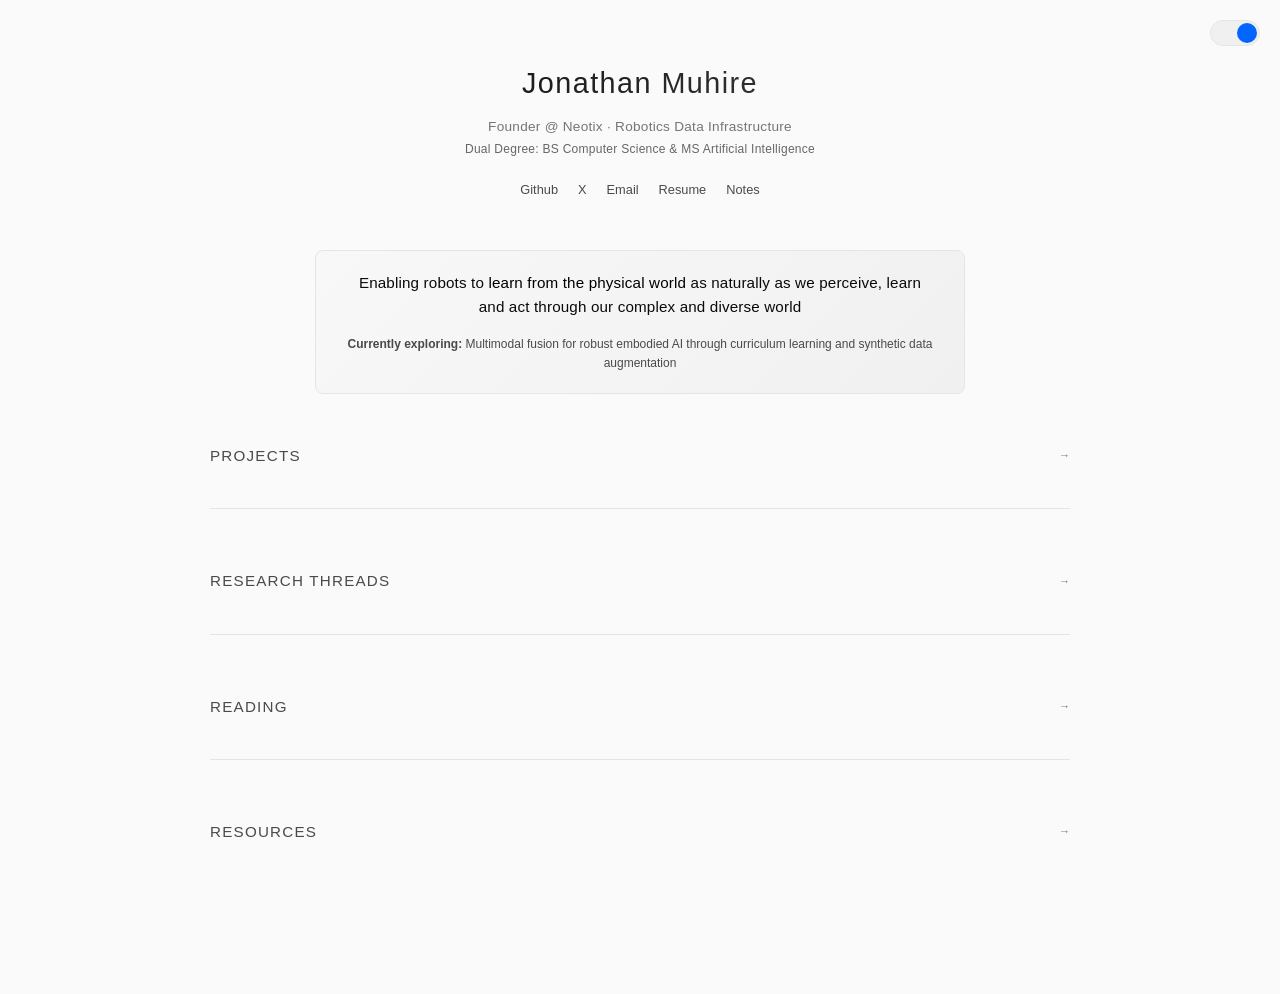
==== commit 0a46bc97: "feat: added resume and theme toggle options" ====
--- a/index.html
+++ b/index.html
@@ -634,6 +634,7 @@
                 <a href="https://github.com/Jonathan-321" target="_blank">Github</a>
                 <a href="https://x.com/frogeaterfirst1" target="_blank">X</a>
                 <a href="mailto:muhirejonathan123@gmail.com">Email</a>
+                <a href="https://drive.google.com/file/d/1rxV0MEqHwpiI7CCHWfHxHejtZjStR36A/view?usp=sharing" target="_blank">Resume</a>
                 <a href="https://docs.google.com/document/d/1M2XiX7mFAiUMdnS_nlBqZwRiig2jxwowBDU1ytCv-0Q/edit" target="_blank">Notes</a>
             </div>
         </header>
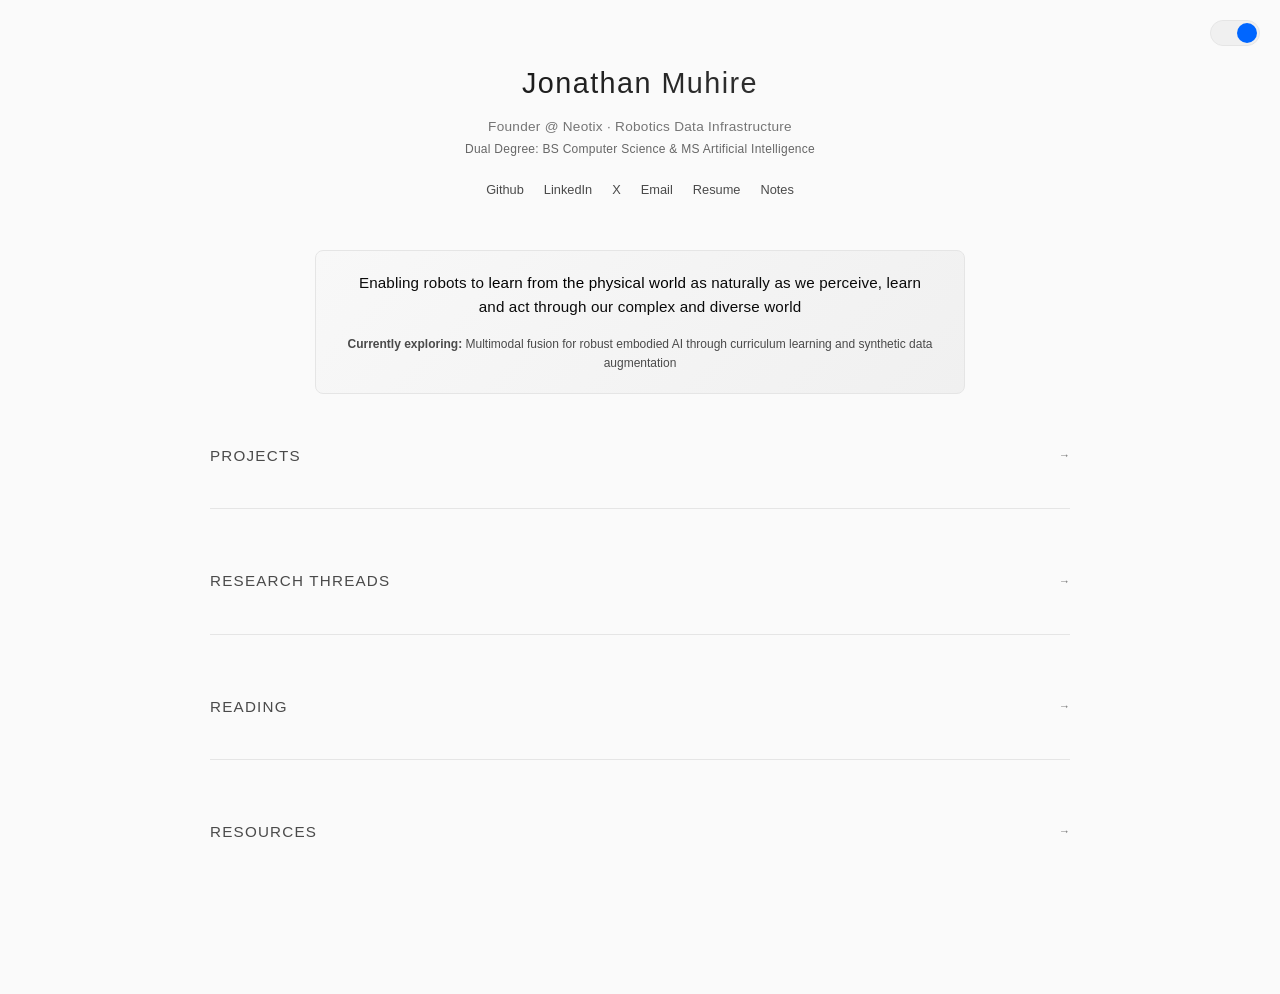
==== commit 1c07dc36: "feat: added linkedin and resume section" ====
--- a/index.html
+++ b/index.html
@@ -632,6 +632,7 @@
             <span style="font-size: 0.75rem; color: #666;">Dual Degree: BS Computer Science & MS Artificial Intelligence</span></p>
             <div class="links">
                 <a href="https://github.com/Jonathan-321" target="_blank">Github</a>
+                <a href="https://www.linkedin.com/in/jonathan-muhire-aa8b06184/" target="_blank">LinkedIn</a>
                 <a href="https://x.com/frogeaterfirst1" target="_blank">X</a>
                 <a href="mailto:muhirejonathan123@gmail.com">Email</a>
                 <a href="https://drive.google.com/file/d/1rxV0MEqHwpiI7CCHWfHxHejtZjStR36A/view?usp=sharing" target="_blank">Resume</a>
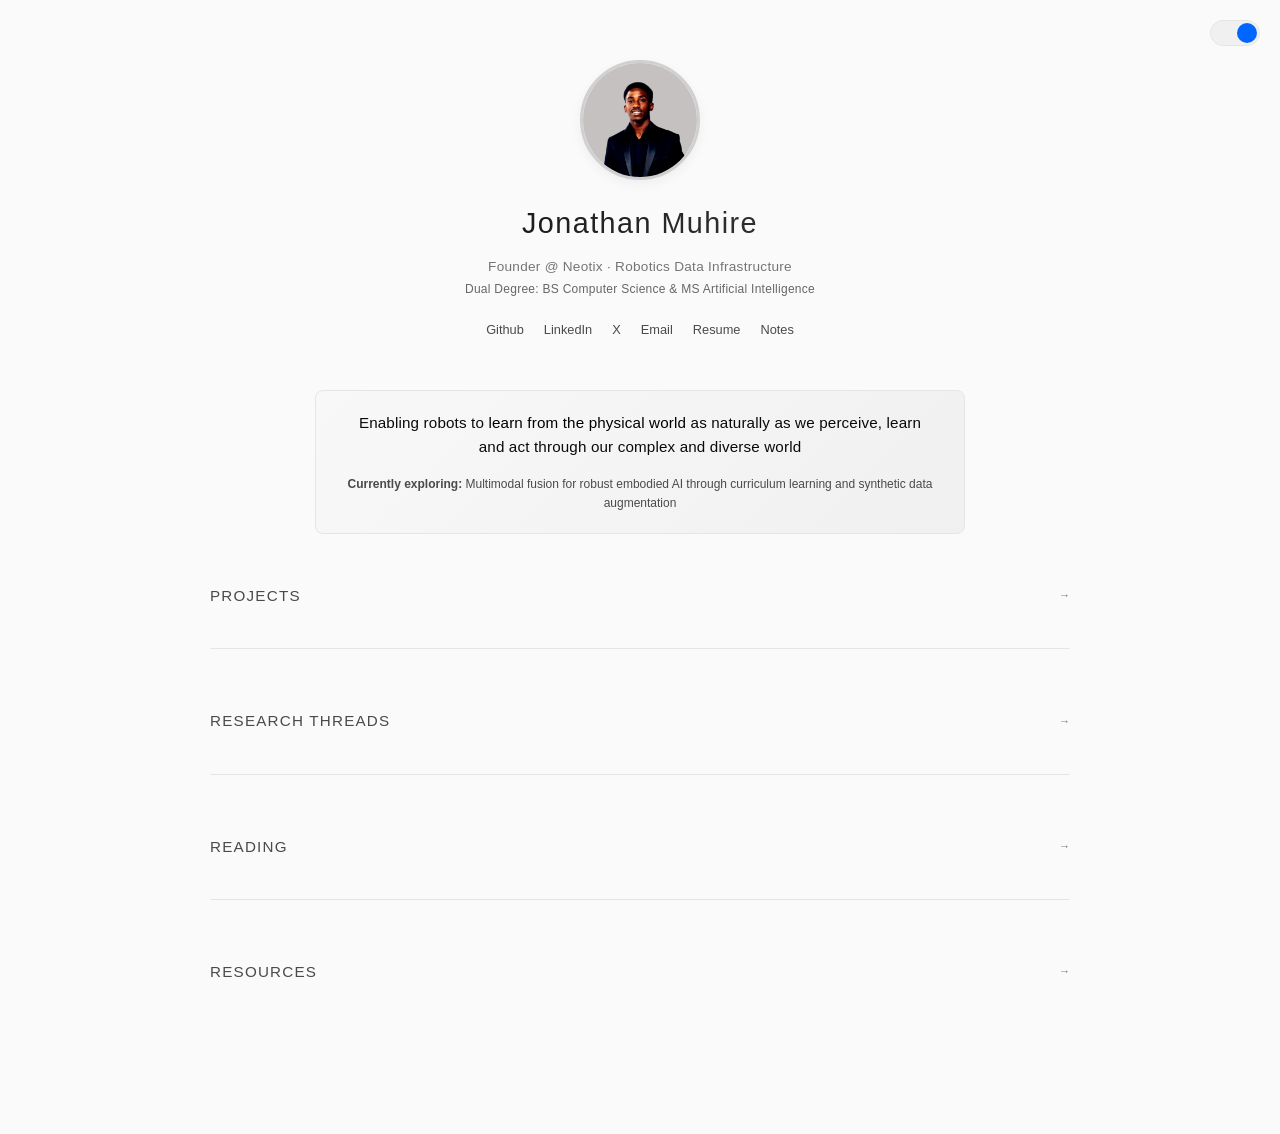
==== commit ec1dc356: "Add profile picture to portfolio header - Added circular profile image above name in header - Styled" ====
--- a/index.html
+++ b/index.html
@@ -78,6 +78,31 @@
         header {
             margin-bottom: 50px;
             text-align: center;
+        }
+
+        .profile-img {
+            width: 120px;
+            height: 120px;
+            border-radius: 50%;
+            object-fit: cover;
+            margin: 0 auto 20px;
+            display: block;
+            border: 3px solid var(--border-secondary);
+            box-shadow: 0 4px 12px rgba(0,0,0,0.1);
+            transition: transform 0.3s ease, box-shadow 0.3s ease;
+        }
+
+        .profile-img:hover {
+            transform: scale(1.05);
+            box-shadow: 0 6px 20px rgba(0,0,0,0.15);
+        }
+
+        [data-theme="light"] .profile-img {
+            box-shadow: 0 4px 12px rgba(0,0,0,0.05);
+        }
+
+        [data-theme="light"] .profile-img:hover {
+            box-shadow: 0 6px 20px rgba(0,0,0,0.1);
         }
 
         h1 {
@@ -627,6 +652,7 @@
     </div>
     <div class="container">
         <header>
+            <img src="media/profile.png" alt="Jonathan Muhire" class="profile-img">
             <h1>Jonathan Muhire</h1>
             <p class="subtitle">Founder @ Neotix · Robotics Data Infrastructure<br>
             <span style="font-size: 0.75rem; color: #666;">Dual Degree: BS Computer Science & MS Artificial Intelligence</span></p>
@@ -678,19 +704,28 @@
                             </div>
                         </div>
                     </div>
-                    <div class="item">
-                        <div class="item-title">
-                            <a href="https://umi-gripper.github.io/" target="_blank">UMI Multi-Sensor Data Extraction</a>
-                        </div>
-                        <div class="item-desc">Engineered comprehensive data extraction pipeline for <a href="https://umi-gripper.github.io/">UMI</a>, implementing SLAM-ORB3 for trajectory extraction from GoPro footage and gripper state estimation. Developed custom Rerun visualizations for real-time 7-DOF trajectory analysis (3D position + 4D quaternion), synchronizing visual SLAM outputs with gripper sensor data. Pipeline processes raw demonstrations into training-ready datasets with precise temporal alignment between camera poses and manipulation actions.</div>
-                        <div class="tech-stack">
-                            <span class="tech">SLAM-ORB3</span>
-                            <span class="tech">Rerun</span>
-                            <span class="tech">Python</span>
-                            <span class="tech">OpenCV</span>
-                            <span class="tech">7-DOF Tracking</span>
-                        </div>
-                        <div class="paper-link">Paper: <a href="https://umi-gripper.github.io/umi.pdf">UMI: Universal Manipulation Interface</a></div>
+                    <div class="item item-with-demo">
+                        <div class="item-content">
+                            <div class="item-title">
+                                <a href="https://umi-gripper.github.io/" target="_blank">UMI Multi-Sensor Data Extraction</a>
+                            </div>
+                            <div class="item-desc">Engineered comprehensive data extraction pipeline for <a href="https://umi-gripper.github.io/">UMI</a>, implementing SLAM-ORB3 for trajectory extraction from GoPro footage and gripper state estimation. Developed custom Rerun visualizations for real-time 7-DOF trajectory analysis (3D position + 4D quaternion), synchronizing visual SLAM outputs with gripper sensor data. Pipeline processes raw demonstrations into training-ready datasets with precise temporal alignment between camera poses and manipulation actions.</div>
+                            <div class="tech-stack">
+                                <span class="tech">SLAM-ORB3</span>
+                                <span class="tech">Rerun</span>
+                                <span class="tech">Python</span>
+                                <span class="tech">OpenCV</span>
+                                <span class="tech">7-DOF Tracking</span>
+                            </div>
+                            <div class="paper-link">Paper: <a href="https://umi-gripper.github.io/umi.pdf">UMI: Universal Manipulation Interface</a></div>
+                        </div>
+                        <div class="item-demo">
+                            <div class="demo-frame">
+                                <video autoplay loop muted playsinline>
+                                    <source src="media/umi-demo.mp4" type="video/mp4">
+                                </video>
+                            </div>
+                        </div>
                     </div>
                     <div class="item item-with-demo">
                         <div class="item-content">
